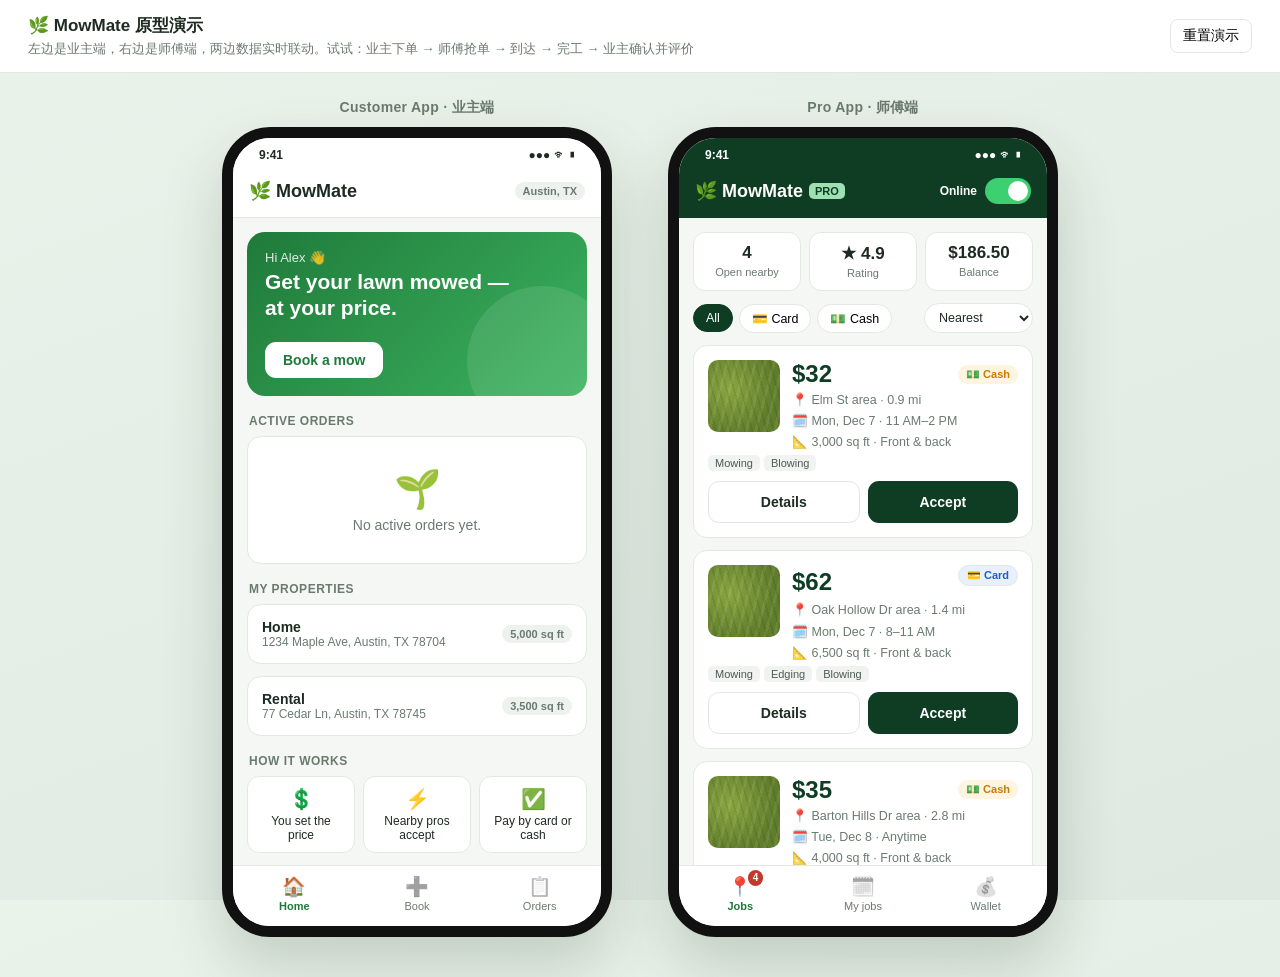
==== public/index.html @ b724af9c "MowMate static demo: customer + pro apps" ====
<!doctype html>
<html lang="en">
<head>
<meta charset="utf-8">
<meta name="viewport" content="width=device-width, initial-scale=1, viewport-fit=cover">
<title>MowMate Demo — 剪草坪接单平台原型</title>
<link rel="stylesheet" href="style.css">
</head>
<body data-show="customer">
<header class="topbar">
  <div class="tb-left">
    <div class="tb-title"><span class="logo-dot">🌿</span> MowMate<span class="tb-hide"> 原型演示</span></div>
    <div class="tb-sub">左边是业主端，右边是师傅端，两边数据实时联动。试试：业主下单 → 师傅抢单 → 到达 → 完工 → 业主确认并评价</div>
  </div>
  <div class="tb-right">
    <div class="switch-side">
      <button data-act="side" data-side="customer">业主端</button>
      <button data-act="side" data-side="pro">师傅端</button>
    </div>
    <button class="tb-reset" data-act="reset">重置演示</button>
  </div>
</header>

<main class="stage">
  <section class="phone-wrap" data-side="customer">
    <div class="phone-label">Customer App · 业主端</div>
    <div class="phone">
      <div class="statusbar"><span>9:41</span><span>●●● ᯤ ▮</span></div>
      <div class="app" id="customer"></div>
      <div class="toasts" id="toast-customer"></div>
    </div>
  </section>

  <section class="phone-wrap" data-side="pro">
    <div class="phone-label">Pro App · 师傅端</div>
    <div class="phone pro">
      <div class="statusbar"><span>9:41</span><span>●●● ᯤ ▮</span></div>
      <div class="app" id="pro"></div>
      <div class="toasts" id="toast-pro"></div>
    </div>
  </section>
</main>

<script src="app.js"></script>
</body>
</html>
---- public/style.css ----
:root{
  --g:#1f7a3a; --g2:#2e9e50; --gl:#e7f4ea; --ink:#1d2b20; --mut:#6b7a6f; --line:#e3e8e3;
  --bg:#f5f7f4; --warn:#c97a00; --warnbg:#fff4e0; --red:#c0392b; --redbg:#fdecea; --blue:#1f5fbf; --bluebg:#e8f0fc;
  --pro:#0f3d24;
}
*{box-sizing:border-box}
html,body{margin:0;height:100%}
body{font-family:-apple-system,BlinkMacSystemFont,"Segoe UI",Roboto,"PingFang SC","Microsoft YaHei",sans-serif;background:linear-gradient(160deg,#eaf3ea,#dfe9e2);color:var(--ink);font-size:14px}
button{font:inherit;cursor:pointer}
input,select,textarea{font:inherit;color:inherit}

.topbar{display:flex;justify-content:space-between;align-items:center;gap:16px;padding:14px 28px;background:#fff;border-bottom:1px solid var(--line)}
.tb-title{font-weight:700;font-size:17px}
.tb-sub{color:var(--mut);font-size:13px;margin-top:3px}
.tb-right{display:flex;gap:10px;align-items:center;flex-shrink:0}
.tb-reset{border:1px solid var(--line);background:#fff;border-radius:8px;padding:7px 12px}
.switch-side{display:none;background:#eef2ee;border-radius:9px;padding:3px}
.switch-side button{border:0;background:transparent;padding:6px 12px;border-radius:7px;color:var(--mut)}
body[data-show=customer] .switch-side [data-side=customer],
body[data-show=pro] .switch-side [data-side=pro]{background:#fff;color:var(--ink);font-weight:600;box-shadow:0 1px 3px rgba(0,0,0,.08)}

.stage{display:flex;justify-content:center;gap:56px;padding:26px 20px 40px;flex-wrap:wrap}
.phone-label{text-align:center;font-weight:600;color:var(--mut);margin-bottom:10px;letter-spacing:.3px}
.phone{position:relative;width:390px;height:810px;background:var(--bg);border:11px solid #111;border-radius:48px;overflow:hidden;display:flex;flex-direction:column;box-shadow:0 30px 60px rgba(20,50,30,.18)}
.statusbar{display:flex;justify-content:space-between;padding:10px 26px 4px;font-size:12px;font-weight:600;background:#fff}
.phone.pro .statusbar{background:var(--pro);color:#fff}
.app{flex:1;display:flex;flex-direction:column;min-height:0}

@media (max-width:900px){
  body{display:flex;flex-direction:column;height:100vh;height:100dvh}
  .topbar{padding:8px 12px;flex-wrap:nowrap}
  .tb-title{font-size:15px}
  .tb-sub{display:none}
  .tb-reset{padding:6px 9px;font-size:12px}
  .switch-side{display:flex}
  .stage{padding:0;gap:0;flex:1;min-height:0;flex-wrap:nowrap}
  .phone-label{display:none}
  .phone-wrap{width:100%;height:100%}
  body[data-show=customer] .phone-wrap[data-side=pro],
  body[data-show=pro] .phone-wrap[data-side=customer]{display:none}
  .phone{width:100%;height:100%;border:0;border-radius:0;box-shadow:none}
  .statusbar{display:none}
}

/* app chrome */
.hdr{display:flex;align-items:center;justify-content:space-between;padding:10px 16px 12px;background:#fff;border-bottom:1px solid var(--line);min-height:52px}
.pro .hdr{background:var(--pro);color:#fff;border-bottom:0}
.hdr h1{font-size:18px;margin:0;font-weight:700}
.hdr .back{border:0;background:none;font-size:15px;color:var(--g);padding:4px 0}
.pro .hdr .back{color:#9fe0b3}
.brand{display:flex;align-items:center;gap:6px;font-weight:800;font-size:18px}
.brand small{font-weight:600;font-size:11px;background:#9fe0b3;color:var(--pro);padding:2px 6px;border-radius:5px}
.screen{flex:1;overflow-y:auto;padding:14px 14px 24px}
.nav{display:flex;border-top:1px solid var(--line);background:#fff;padding-bottom:10px}
.nav button{flex:1;border:0;background:none;padding:9px 0 4px;color:var(--mut);font-size:11px;display:flex;flex-direction:column;align-items:center;gap:2px;position:relative}
.nav button .ic{font-size:19px;filter:grayscale(1);opacity:.6}
.nav button.on{color:var(--g);font-weight:600}
.nav button.on .ic{filter:none;opacity:1}
.nav .badge{position:absolute;top:4px;left:56%;background:var(--red);color:#fff;font-size:10px;border-radius:9px;padding:0 5px;line-height:16px}

/* generic */
.card{background:#fff;border:1px solid var(--line);border-radius:14px;padding:14px;margin-bottom:12px}
.sec-t{font-size:12px;font-weight:700;color:var(--mut);text-transform:uppercase;letter-spacing:.5px;margin:18px 2px 8px}
.sec-t:first-child{margin-top:4px}
.row{display:flex;align-items:center;justify-content:space-between;gap:10px}
.mut{color:var(--mut)}
.small{font-size:12px}
.b{font-weight:700}
.btn{border:0;border-radius:11px;padding:12px 14px;font-weight:600;background:#eef2ee;color:var(--ink);width:100%;margin-top:8px}
.btn.primary{background:var(--g);color:#fff}
.btn.primary:disabled{background:#a9c7b2;cursor:not-allowed}
.btn.ghost{background:#fff;border:1px solid var(--line)}
.btn.danger{background:#fff;color:var(--red);border:1px solid #f1c9c4}
.btn.sm{width:auto;padding:8px 12px;margin:0;font-size:13px}
.btns{display:flex;gap:8px}
.btns .btn{flex:1}
.chip{display:inline-flex;align-items:center;gap:4px;font-size:11px;font-weight:600;padding:3px 8px;border-radius:20px;background:#eef2ee;color:var(--mut);white-space:nowrap}
.chip.card{background:var(--bluebg);color:var(--blue)}
.chip.cash{background:var(--warnbg);color:var(--warn)}
.chip.st-open{background:var(--warnbg);color:var(--warn)}
.chip.st-accepted,.chip.st-in_progress{background:var(--bluebg);color:var(--blue)}
.chip.st-pending_confirm{background:#f3e8fd;color:#7b3fb8}
.chip.st-completed{background:var(--gl);color:var(--g)}
.chip.st-disputed,.chip.st-cancelled{background:var(--redbg);color:var(--red)}
.note{border-radius:10px;padding:10px 12px;font-size:12.5px;margin:10px 0;line-height:1.45}
.note.info{background:var(--bluebg);color:#1b4a8f}
.note.warn{background:var(--warnbg);color:#8a5600}
.note.ok{background:var(--gl);color:var(--g)}
.note.err{background:var(--redbg);color:var(--red)}
.empty{text-align:center;color:var(--mut);padding:30px 10px}
.empty .big{font-size:38px;margin-bottom:6px}
hr{border:0;border-top:1px solid var(--line);margin:12px 0}
.kv{display:flex;justify-content:space-between;padding:5px 0;font-size:13px}
.kv span:first-child{color:var(--mut)}

/* form */
.field{margin-bottom:14px}
.field label.lb{display:block;font-weight:600;font-size:13px;margin-bottom:6px}
.inp{width:100%;border:1px solid var(--line);border-radius:10px;padding:10px 12px;background:#fff;outline:none}
.inp:focus{border-color:var(--g2);box-shadow:0 0 0 3px rgba(46,158,80,.15)}
textarea.inp{resize:none;height:64px}
.seg{display:flex;background:#eef2ee;border-radius:10px;padding:3px}
.seg label{flex:1;text-align:center;padding:8px 4px;border-radius:8px;font-size:13px;cursor:pointer;color:var(--mut)}
.seg input{display:none}
.seg label:has(input:checked){background:#fff;color:var(--ink);font-weight:600;box-shadow:0 1px 3px rgba(0,0,0,.08)}
.svc{display:flex;align-items:center;justify-content:space-between;padding:10px 12px;border:1px solid var(--line);border-radius:10px;margin-bottom:6px;background:#fff;cursor:pointer}
.svc:has(input:checked){border-color:var(--g2);background:#f4fbf5}
.svc input{accent-color:var(--g);width:17px;height:17px;margin-right:8px}
.svc .l{display:flex;align-items:center}
.inline{display:flex;gap:8px}
.inline > *{flex:1}
.check{display:flex;align-items:center;gap:8px;font-size:13px}
.check input{accent-color:var(--g);width:17px;height:17px}
.photos{display:flex;gap:8px}
.ph-add{width:72px;height:72px;border:1.5px dashed #b9c7bc;border-radius:10px;display:grid;place-items:center;color:var(--mut);font-size:22px;background:#fff}
.pay-opt{display:flex;align-items:center;gap:10px;padding:12px;border:1px solid var(--line);border-radius:11px;margin-bottom:6px;background:#fff;cursor:pointer}
.pay-opt:has(input:checked){border-color:var(--g2);background:#f4fbf5}
.pay-opt input{accent-color:var(--g);width:17px;height:17px}
.pay-opt .ic{font-size:20px}

.price-box{background:#fff;border:1.5px solid var(--g2);border-radius:14px;padding:14px}
.price-in{display:flex;align-items:center;font-size:30px;font-weight:800;border-bottom:2px solid var(--line);padding-bottom:4px}
.price-in input{border:0;outline:none;font-size:30px;font-weight:800;width:100%;background:transparent}
.suggest{font-size:12.5px;color:var(--mut);margin-top:8px}
.meter{height:6px;border-radius:4px;background:linear-gradient(90deg,#e74c3c 0 20%,#f0ad4e 20% 45%,#2e9e50 45% 100%);margin-top:10px;position:relative}
.meter i{position:absolute;top:-4px;width:14px;height:14px;border-radius:50%;background:#fff;border:3px solid var(--ink);transform:translateX(-50%);transition:left .2s}
.quick{display:flex;gap:6px;margin-top:10px}
.quick button{flex:1;border:1px solid var(--line);background:#fff;border-radius:8px;padding:6px 0;font-size:12px}

/* home */
.hero{background:linear-gradient(135deg,#1f7a3a,#3cb35f);color:#fff;border-radius:18px;padding:18px;margin-bottom:6px;position:relative;overflow:hidden}
.hero:after{content:"";position:absolute;right:-30px;bottom:-40px;width:150px;height:150px;border-radius:50%;background:rgba(255,255,255,.1)}
.hero .hello{opacity:.85;font-size:13px}
.hero .t{font-size:21px;font-weight:800;margin:4px 0 12px;line-height:1.25}
.hero .btn{background:#fff;color:var(--g);width:auto;padding:10px 18px}
.steps3{display:flex;gap:8px}
.steps3 div{flex:1;background:#fff;border:1px solid var(--line);border-radius:12px;padding:10px;font-size:12px;text-align:center}
.steps3 b{display:block;font-size:20px;margin-bottom:3px}

/* order list */
.ord{cursor:pointer}
.ord .top{display:flex;justify-content:space-between;align-items:flex-start;gap:8px}
.ord .price{font-size:20px;font-weight:800}
.ord .meta{font-size:12.5px;color:var(--mut);margin-top:4px;line-height:1.5}

/* progress */
.prog{display:flex;justify-content:space-between;position:relative;margin:6px 4px 4px}
.prog:before{content:"";position:absolute;top:10px;left:10px;right:10px;height:3px;background:var(--line)}
.prog .bar{position:absolute;top:10px;left:10px;height:3px;background:var(--g2);transition:width .3s}
.prog .s{position:relative;z-index:1;display:flex;flex-direction:column;align-items:center;gap:4px;font-size:10.5px;color:var(--mut);width:52px;text-align:center}
.prog .s i{width:22px;height:22px;border-radius:50%;background:#fff;border:3px solid var(--line);display:grid;place-items:center;font-style:normal;font-size:11px}
.prog .s.done i{background:var(--g2);border-color:var(--g2);color:#fff}
.prog .s.cur{color:var(--ink);font-weight:600}
.prog .s.cur i{border-color:var(--g2)}

.pro-card{display:flex;align-items:center;gap:12px}
.avatar{width:46px;height:46px;border-radius:50%;background:linear-gradient(135deg,#f6c27a,#e08a3c);display:grid;place-items:center;color:#fff;font-weight:800;font-size:17px;flex-shrink:0}
.avatar.c{background:linear-gradient(135deg,#7aa8f6,#3c6ee0)}
.verified{color:var(--g);font-size:11.5px;font-weight:600}

.lawn{height:110px;border-radius:10px;position:relative;overflow:hidden;flex:1}
.lawn.before{background:
  repeating-linear-gradient(75deg,rgba(0,0,0,.08) 0 2px,transparent 2px 7px),
  repeating-linear-gradient(105deg,rgba(255,255,255,.08) 0 3px,transparent 3px 9px),
  radial-gradient(circle at 30% 40%,#8aa640,#5f7d2a 70%)}
.lawn.after{background:repeating-linear-gradient(90deg,#4caf50 0 22px,#3d9b42 22px 44px)}
.lawn.thumb{height:72px;width:72px;flex:none}
.lawn span{position:absolute;left:6px;bottom:6px;background:rgba(0,0,0,.55);color:#fff;font-size:10.5px;padding:2px 6px;border-radius:5px}
.lawn-pair{display:flex;gap:8px}

.stars{display:flex;gap:6px;font-size:30px;justify-content:center;margin:6px 0}
.stars button{border:0;background:none;padding:0;color:#d5dbd6;font-size:30px;line-height:1}
.stars button.on{color:#f5b301}
.tips{display:flex;gap:6px}
.tips button{flex:1;border:1px solid var(--line);background:#fff;border-radius:9px;padding:8px 0;font-weight:600}
.tips button.on{border-color:var(--g2);background:var(--gl);color:var(--g)}

/* pro */
.online{display:flex;align-items:center;gap:8px;font-size:12px;font-weight:600}
.tgl{width:46px;height:26px;border-radius:20px;background:#5b6b60;position:relative;border:0;padding:0}
.tgl:after{content:"";position:absolute;top:3px;left:3px;width:20px;height:20px;border-radius:50%;background:#fff;transition:left .2s}
.tgl.on{background:#3cd070}
.tgl.on:after{left:23px}
.pro-stats{display:flex;gap:8px;margin-bottom:12px}
.pro-stats div{flex:1;background:#fff;border:1px solid var(--line);border-radius:12px;padding:10px;text-align:center}
.pro-stats b{display:block;font-size:17px}
.pro-stats span{font-size:11px;color:var(--mut)}
.filters{display:flex;gap:6px;align-items:center;margin-bottom:12px;flex-wrap:wrap}
.filters button{border:1px solid var(--line);background:#fff;border-radius:20px;padding:6px 12px;font-size:12.5px}
.filters button.on{background:var(--pro);color:#fff;border-color:var(--pro)}
.filters select{margin-left:auto;border:1px solid var(--line);border-radius:20px;padding:6px 10px;font-size:12.5px;background:#fff}
.job .top{display:flex;gap:12px}
.job .price{font-size:24px;font-weight:800;color:var(--pro)}
.job .info{flex:1;min-width:0}
.job .line{font-size:12.5px;color:var(--mut);margin-top:3px;line-height:1.45}
.job .acts{display:flex;gap:8px;margin-top:10px}
.job .acts .btn{margin:0}
.pro .btn.primary{background:var(--pro)}
.pro .btn.primary:disabled{background:#9db3a5}
.tag{display:inline-block;font-size:11px;padding:2px 7px;border-radius:5px;background:#f0f3f0;color:#4d5b51;margin:4px 4px 0 0}
.tag.alert{background:var(--redbg);color:var(--red)}
.wallet-hero{background:linear-gradient(135deg,#0f3d24,#1f7a3a);color:#fff;border-radius:18px;padding:18px;margin-bottom:12px}
.wallet-hero .amt{font-size:34px;font-weight:800;margin:4px 0 10px}
.wallet-hero .btn{background:#fff;color:var(--pro);margin:0}
.tx{display:flex;justify-content:space-between;padding:10px 0;border-bottom:1px solid var(--line);font-size:13px}
.tx:last-child{border:0}
.tx .plus{color:var(--g);font-weight:700}
.tx .minus{color:var(--red);font-weight:700}

/* toast */
.toasts{position:absolute;top:44px;left:12px;right:12px;z-index:20;display:flex;flex-direction:column;gap:6px;pointer-events:none}
@media (max-width:900px){.toasts{top:8px}}
.toast{background:rgba(25,35,28,.94);color:#fff;border-radius:14px;padding:11px 14px;font-size:13px;box-shadow:0 8px 24px rgba(0,0,0,.2);animation:tin .25s ease;line-height:1.4}
.toast b{display:block;font-size:12px;color:#9fe0b3;margin-bottom:1px}
.toast.out{animation:tout .3s ease forwards}
@keyframes tin{from{opacity:0;transform:translateY(-10px)}}
@keyframes tout{to{opacity:0;transform:translateY(-10px)}}
@media (max-width:420px){.tb-hide{display:none}}
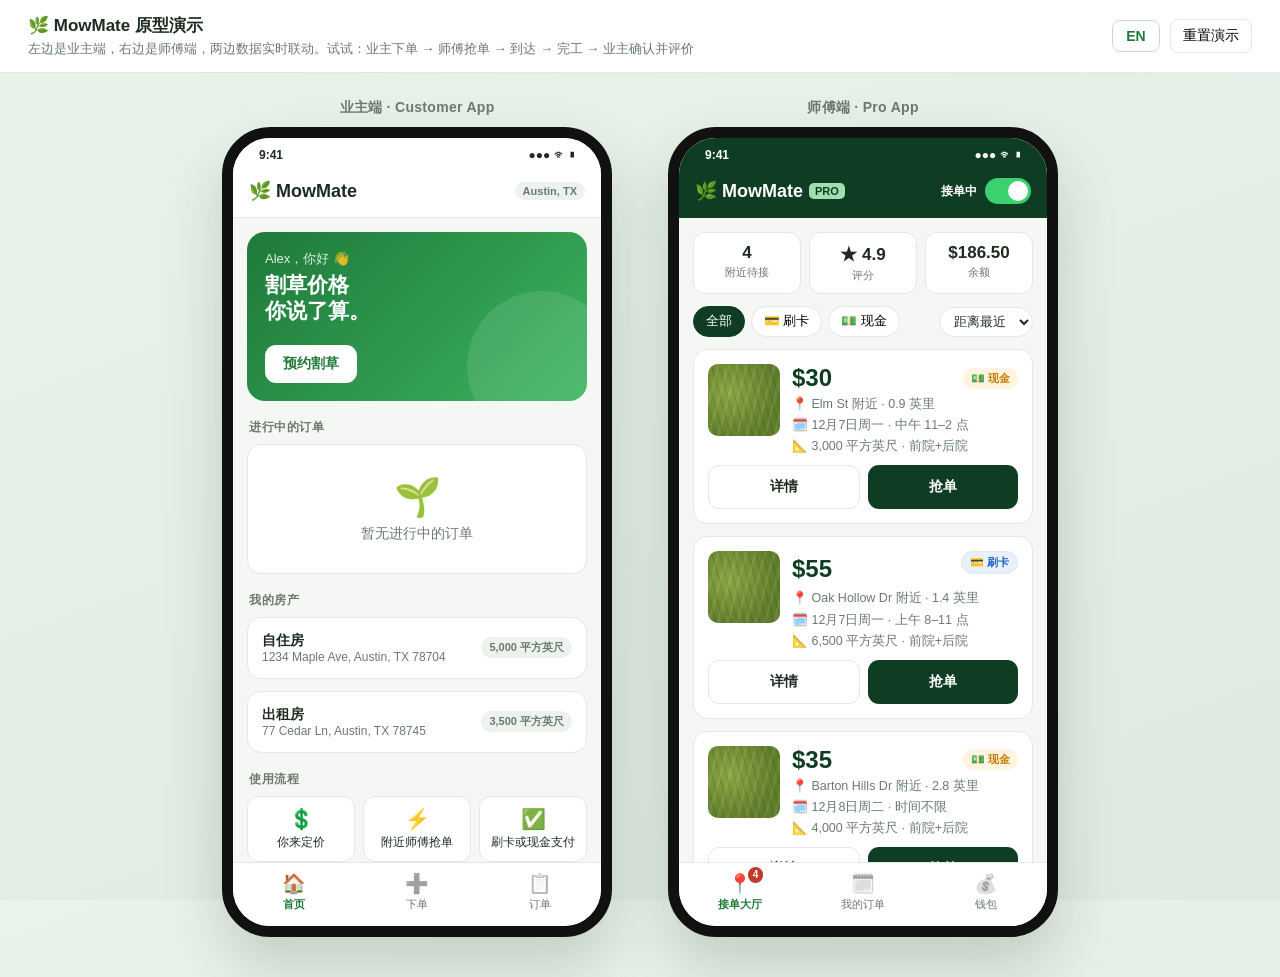
==== commit de05cd31: "Add EN/中文 language toggle" ====
--- a/public/index.html
+++ b/public/index.html
@@ -1,7 +1,8 @@
 <!doctype html>
-<html lang="en">
+<html lang="zh-CN" translate="no">
 <head>
 <meta charset="utf-8">
+<meta name="google" content="notranslate">
 <meta name="viewport" content="width=device-width, initial-scale=1, viewport-fit=cover">
 <title>MowMate Demo — 剪草坪接单平台原型</title>
 <link rel="stylesheet" href="style.css">
@@ -9,21 +10,22 @@
 <body data-show="customer">
 <header class="topbar">
   <div class="tb-left">
-    <div class="tb-title"><span class="logo-dot">🌿</span> MowMate<span class="tb-hide"> 原型演示</span></div>
-    <div class="tb-sub">左边是业主端，右边是师傅端，两边数据实时联动。试试：业主下单 → 师傅抢单 → 到达 → 完工 → 业主确认并评价</div>
+    <div class="tb-title"><span class="logo-dot">🌿</span><span class="tb-brand"> MowMate</span><span class="tb-hide" id="tb-name"> 原型演示</span></div>
+    <div class="tb-sub" id="tb-sub">左边是业主端，右边是师傅端，两边数据实时联动。试试：业主下单 → 师傅抢单 → 到达 → 完工 → 业主确认并评价</div>
   </div>
   <div class="tb-right">
     <div class="switch-side">
-      <button data-act="side" data-side="customer">业主端</button>
-      <button data-act="side" data-side="pro">师傅端</button>
+      <button data-act="side" data-side="customer" id="sw-customer">业主端</button>
+      <button data-act="side" data-side="pro" id="sw-pro">师傅端</button>
     </div>
-    <button class="tb-reset" data-act="reset">重置演示</button>
+    <button class="tb-reset tb-lang" data-act="lang" id="btn-lang">EN</button>
+    <button class="tb-reset" data-act="reset" id="btn-reset">重置演示</button>
   </div>
 </header>
 
 <main class="stage">
   <section class="phone-wrap" data-side="customer">
-    <div class="phone-label">Customer App · 业主端</div>
+    <div class="phone-label" id="lbl-customer">业主端 · Customer App</div>
     <div class="phone">
       <div class="statusbar"><span>9:41</span><span>●●● ᯤ ▮</span></div>
       <div class="app" id="customer"></div>
@@ -32,7 +34,7 @@
   </section>
 
   <section class="phone-wrap" data-side="pro">
-    <div class="phone-label">Pro App · 师傅端</div>
+    <div class="phone-label" id="lbl-pro">师傅端 · Pro App</div>
     <div class="phone pro">
       <div class="statusbar"><span>9:41</span><span>●●● ᯤ ▮</span></div>
       <div class="app" id="pro"></div>
--- a/public/style.css
+++ b/public/style.css
@@ -216,3 +216,6 @@
 @keyframes tin{from{opacity:0;transform:translateY(-10px)}}
 @keyframes tout{to{opacity:0;transform:translateY(-10px)}}
 @media (max-width:420px){.tb-hide{display:none}}
+.tb-lang{font-weight:700;color:var(--g);border-color:#bfe0c8;min-width:48px}
+@media (max-width:900px){.topbar{gap:8px}.tb-right{gap:6px}.switch-side button{padding:6px 10px}}
+@media (max-width:400px){.tb-brand{display:none}}
